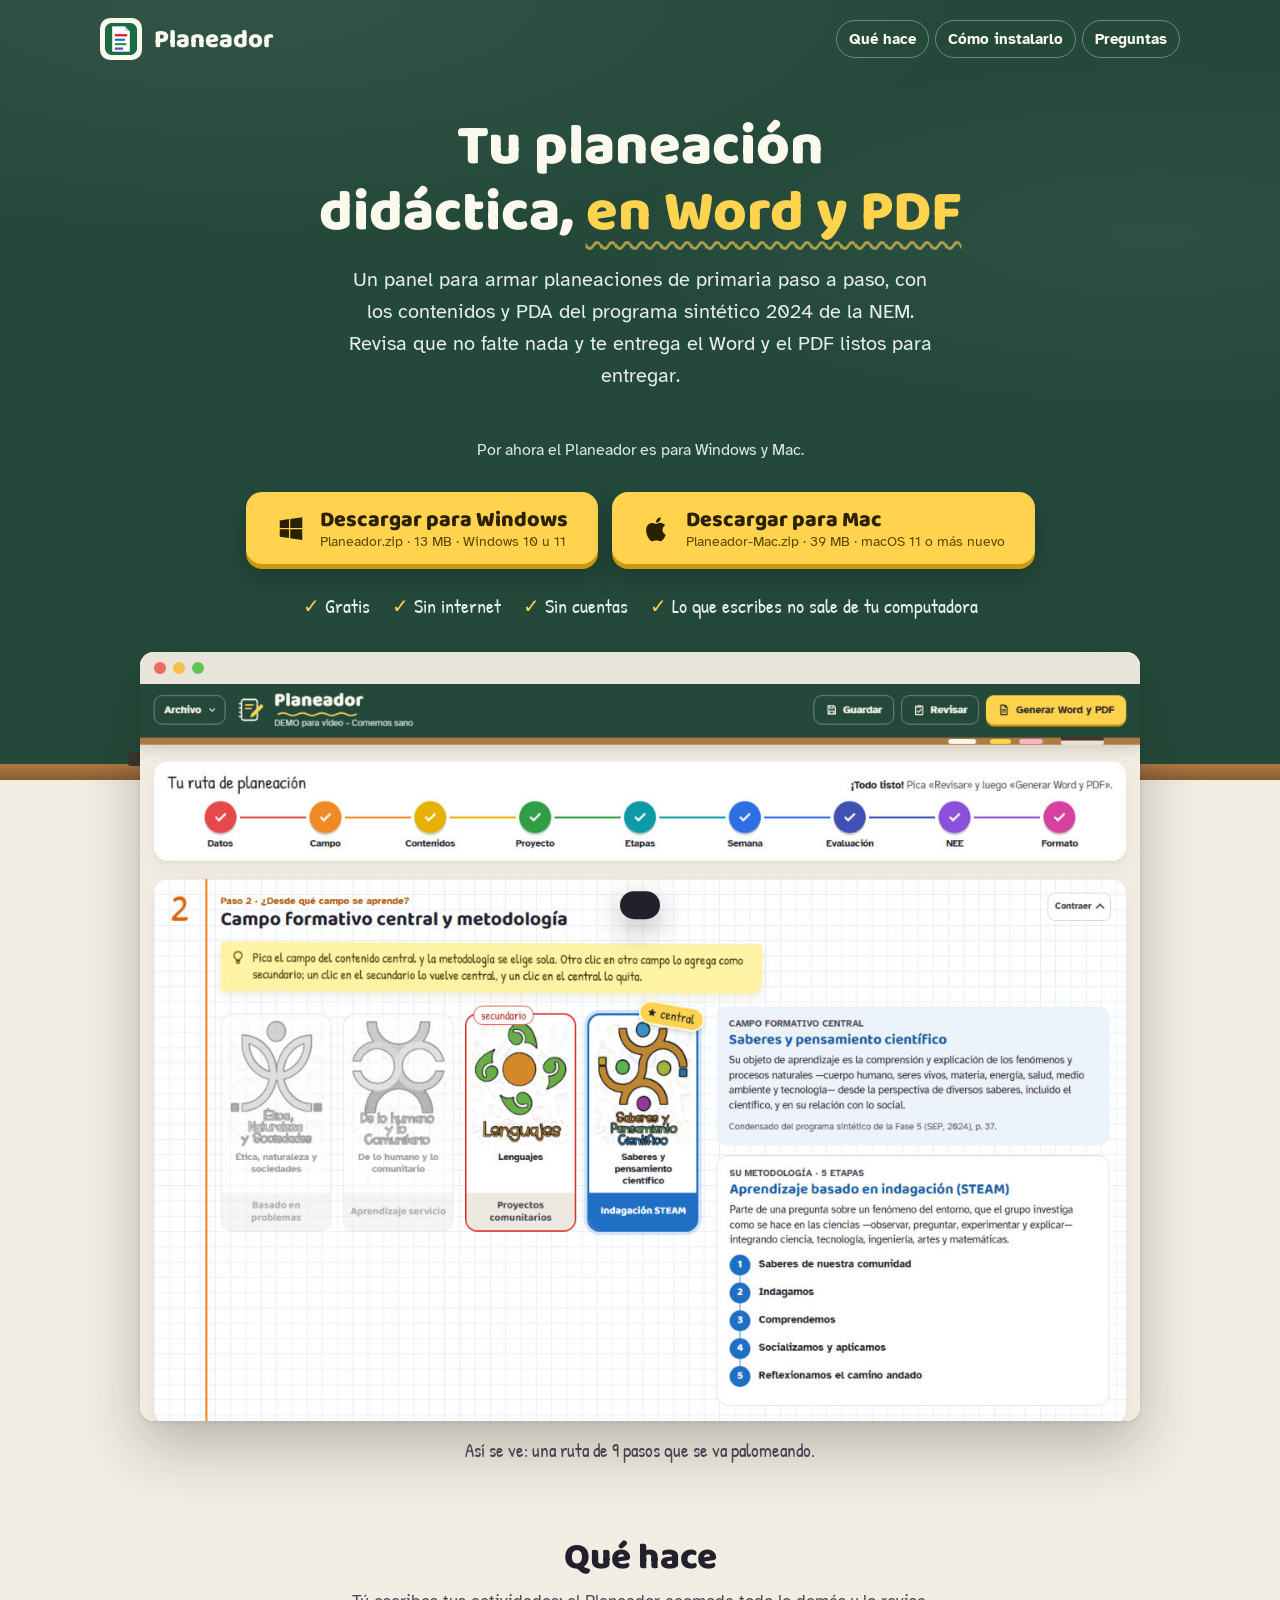
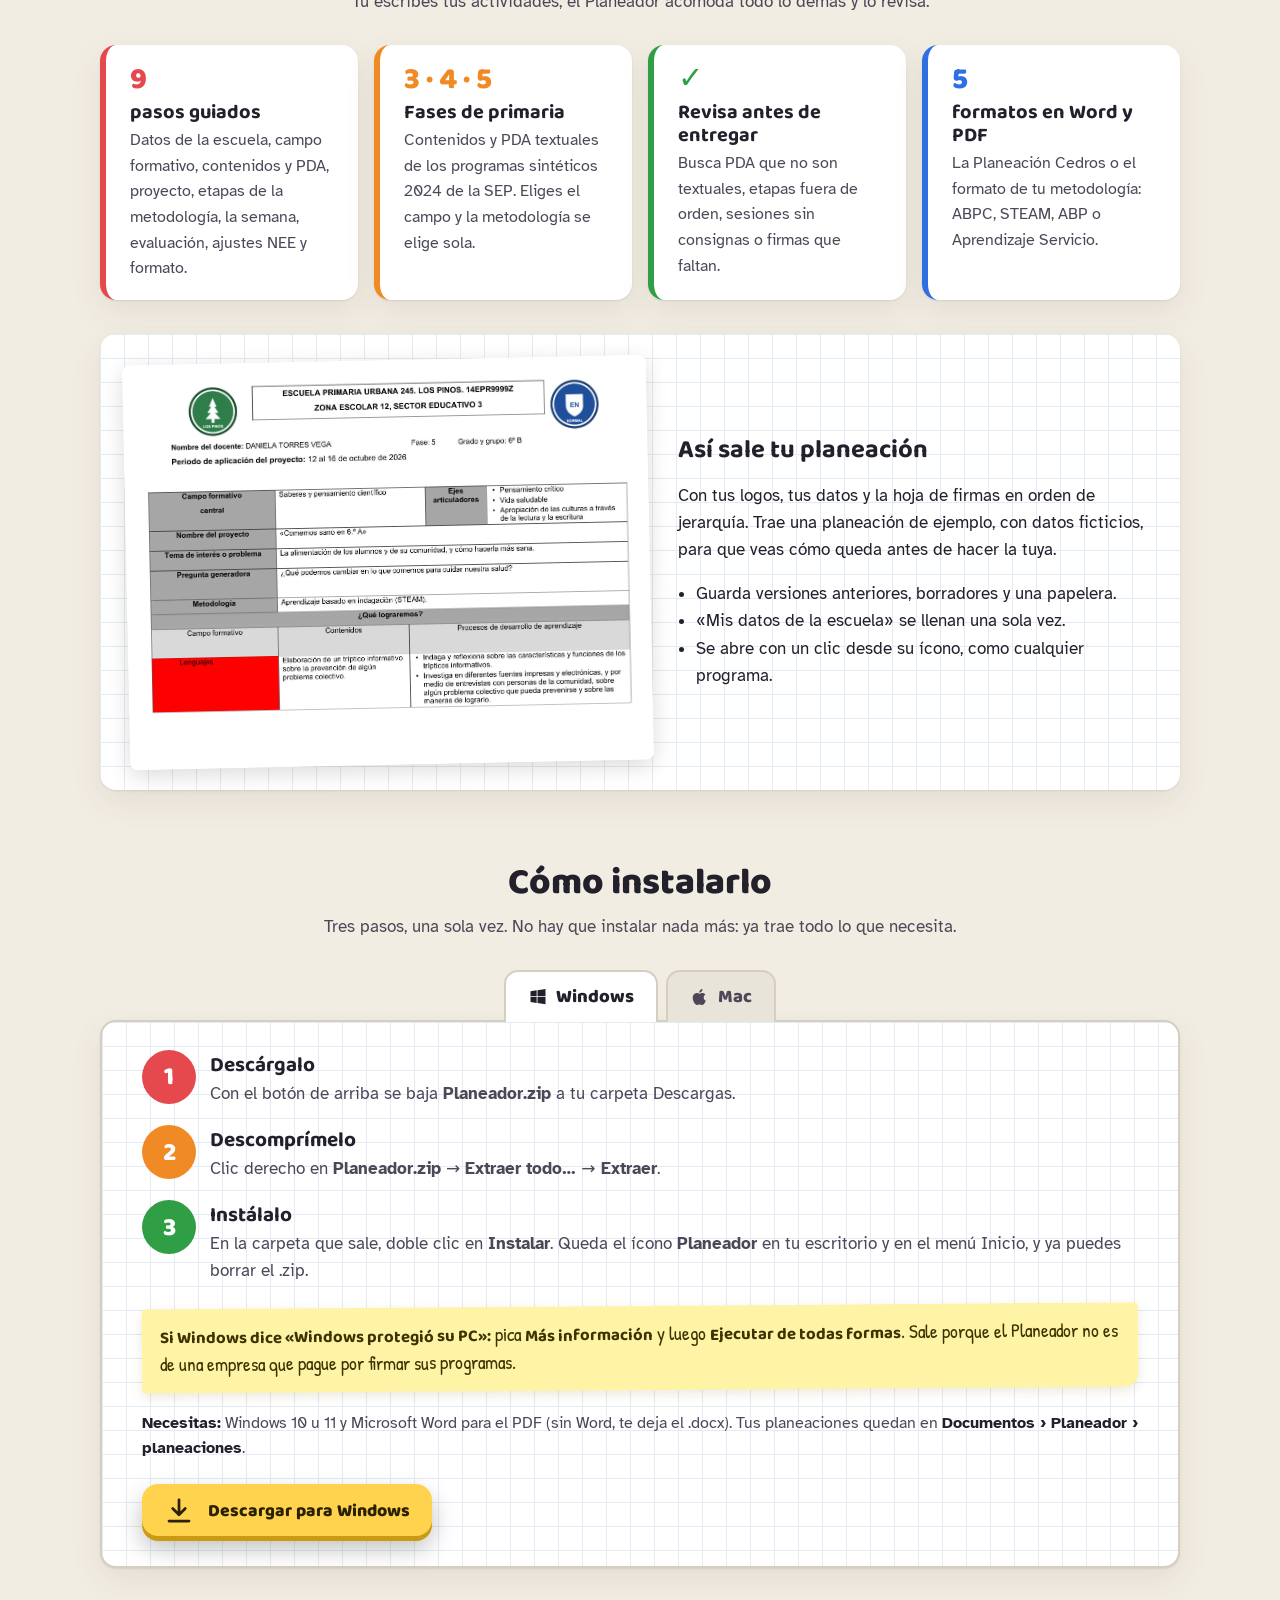
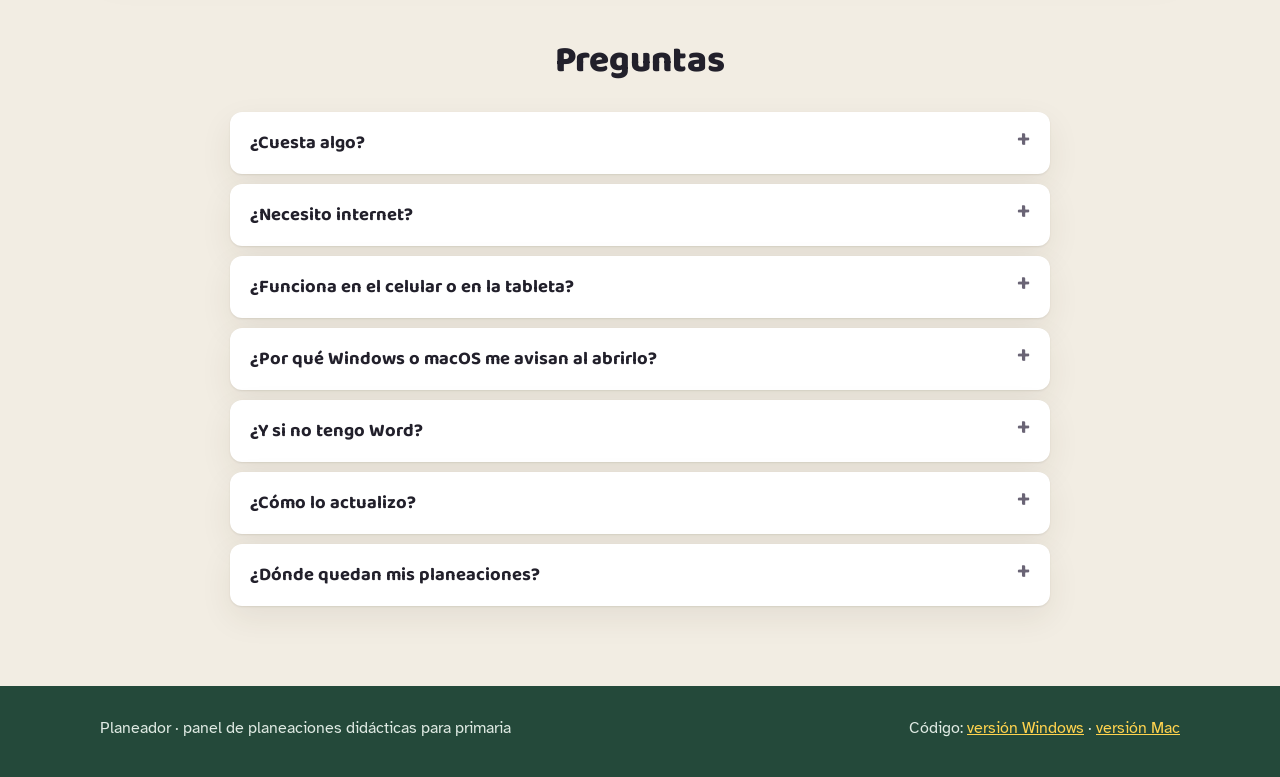
==== index.html @ 4cacf857 "Página de descarga del Planeador (Windows y Mac) Detecta el sistema y ofrece la descarga que le toca" ====
<!doctype html>
<html lang="es">
<head>
<meta charset="utf-8">
<meta name="viewport" content="width=device-width, initial-scale=1">
<title>Planeador · Descarga</title>
<meta name="description" content="Arma tus planeaciones didácticas de primaria (NEM, Fases 3, 4 y 5) y sácalas en Word y PDF. Gratis, sin internet y sin cuentas. Para Windows y Mac.">
<meta name="theme-color" content="#24493a">
<meta property="og:type" content="website">
<meta property="og:url" content="https://hdga3dtv-beep.github.io/">
<meta property="og:title" content="Planeador: tus planeaciones didácticas en Word y PDF">
<meta property="og:description" content="Gratis, sin internet y sin cuentas. Para Windows y Mac.">
<meta property="og:image" content="https://hdga3dtv-beep.github.io/img/vista-previa.jpg">
<meta property="og:image:width" content="1200">
<meta property="og:image:height" content="630">
<meta name="twitter:card" content="summary_large_image">
<link rel="icon" type="image/png" href="img/icono.png">
<style>
@font-face { font-family: 'Atkinson Hyperlegible'; src: url(fonts/atkinson-400.woff2) format('woff2'); font-weight: 400; font-display: swap; }
@font-face { font-family: 'Atkinson Hyperlegible'; src: url(fonts/atkinson-700.woff2) format('woff2'); font-weight: 700; font-display: swap; }
@font-face { font-family: 'Atkinson Hyperlegible'; src: url(fonts/atkinson-400-italica.woff2) format('woff2'); font-weight: 400; font-style: italic; font-display: swap; }
@font-face { font-family: 'Baloo 2'; src: url(fonts/baloo2-variable.woff2) format('woff2'); font-weight: 400 800; font-display: swap; }
@font-face { font-family: 'Patrick Hand'; src: url(fonts/patrick-hand.woff2) format('woff2'); font-weight: 400; font-display: swap; }

:root {
  color-scheme: light;
  --fondo: #f2ede3; --hoja: #ffffff; --texto: #22202b; --suave: #4d4858; --tenue: #6a6475; --borde: #d6cfbf;
  --pizarron: #24493a; --pizarron-sombra: #142b21; --madera: #b07a45; --madera-sombra: #8a5c30;
  --gis: #ffd34e; --gis-sombra: #c99a12; --tiza: #fbf8ee; --cuadro: #e3ebf4; --nota: #fff3a6; --nota-t: #3d3200;
  --rojo: #e5484d; --naranja: #f08a24; --amarillo: #e8b100; --verde: #2f9e44; --turquesa: #0f9aa8; --azul: #2f6fe4;
  --morado: #8b4fd8; --rosa: #d6409f;
  --titulos: 'Baloo 2', 'Segoe UI', system-ui, sans-serif;
  --mano: 'Patrick Hand', 'Segoe Print', cursive;
  --sombra: 0 1px 2px rgba(60, 45, 20, .10), 0 12px 32px rgba(60, 45, 20, .08);
  --radio: 16px;
}
* { box-sizing: border-box; }
html { scroll-behavior: smooth; }
body {
  margin: 0; color: var(--texto); background: var(--fondo);
  font: 17px/1.6 'Atkinson Hyperlegible', 'Segoe UI', system-ui, sans-serif;
}
img { max-width: 100%; height: auto; display: block; }
a { color: var(--azul); }
.envoltura { width: min(1080px, 100% - 32px); margin-inline: auto; }
h1, h2, h3 { font-family: var(--titulos); line-height: 1.15; margin: 0; }
h2 { font-size: clamp(1.7rem, 4vw, 2.3rem); font-weight: 800; }
.saltar { position: absolute; left: -999px; }
.saltar:focus { left: 16px; top: 16px; z-index: 9; background: var(--gis); padding: 8px 14px; border-radius: 8px; }
:focus-visible { outline: 3px solid var(--azul); outline-offset: 3px; }

/* el pizarrón de arriba, con su repisa de madera y sus gises */
.pizarron {
  background: radial-gradient(1200px 400px at 20% 0%, rgba(255,255,255,.06), transparent 60%),
              radial-gradient(900px 300px at 90% 30%, rgba(255,255,255,.04), transparent 60%), var(--pizarron);
  color: var(--tiza); padding-bottom: 150px; position: relative;
}
.barra { display: flex; align-items: center; justify-content: space-between; gap: 16px; padding: 18px 0; }
.marca { display: flex; align-items: center; gap: 12px; font: 800 1.6rem var(--titulos); color: var(--tiza); text-decoration: none; }
.marca img { width: 42px; height: 42px; border-radius: 10px; background: var(--tiza); padding: 4px; }
.barra nav { display: flex; gap: 6px; flex-wrap: wrap; }
.barra nav a { color: var(--tiza); text-decoration: none; padding: 6px 12px; border-radius: 999px; border: 1.5px solid rgba(251,248,238,.35); font-weight: 700; font-size: .95rem; }
.barra nav a:hover { background: rgba(251,248,238,.12); }
.portada { text-align: center; padding: 36px 0 8px; }
.portada h1 { font-size: clamp(2.1rem, 6vw, 3.6rem); font-weight: 800; max-width: 22ch; margin-inline: auto; text-wrap: balance; }
.subrayado { color: var(--gis); white-space: nowrap; text-decoration: underline wavy rgba(255, 211, 78, .6);
  text-decoration-thickness: .06em; text-underline-offset: .2em; text-decoration-skip-ink: none; }
.bajada { font-size: clamp(1.05rem, 2.4vw, 1.25rem); max-width: 46ch; margin: 18px auto 0; color: #e7efe9; }

/* la descarga */
.descarga { margin: 30px auto 0; display: grid; justify-items: center; gap: 12px; }
.boton {
  display: inline-flex; align-items: center; gap: 14px; text-decoration: none; cursor: pointer;
  font: 800 1.35rem var(--titulos); color: #2b2100; background: var(--gis); border: 0;
  padding: 16px 30px 14px; border-radius: 16px; box-shadow: 0 5px 0 var(--gis-sombra), 0 12px 24px rgba(0,0,0,.25);
  transition: transform .08s, box-shadow .08s;
}
.boton:hover { transform: translateY(-1px); }
.boton:active { transform: translateY(4px); box-shadow: 0 1px 0 var(--gis-sombra), 0 4px 10px rgba(0,0,0,.25); }
.boton svg { width: 30px; height: 30px; flex: none; }
.boton small { display: block; font: 400 .85rem 'Atkinson Hyperlegible', sans-serif; color: #5c4800; text-align: left; }
.boton .lineas { text-align: left; line-height: 1.15; }
.boton.tiza { background: transparent; color: var(--tiza); border: 2px solid rgba(251,248,238,.6); box-shadow: none; font-size: 1.1rem; padding: 12px 22px; }
.boton.tiza small { color: #cfe0d6; }
.boton.tiza:hover { background: rgba(251,248,238,.1); }
.otra { color: #dfeae3; font-size: 1rem; }
.otra a { color: var(--gis); font-weight: 700; }
.dos-botones { display: flex; flex-wrap: wrap; gap: 14px; justify-content: center; }
.aviso-cel {
  background: var(--tiza); color: var(--texto); border-radius: var(--radio); padding: 20px 22px; max-width: 560px;
  text-align: left; box-shadow: 0 10px 28px rgba(0,0,0,.25);
}
.aviso-cel h3 { font-size: 1.35rem; margin-bottom: 6px; }
.aviso-cel p { margin: 0 0 12px; }
.aviso-cel .enlace { font-family: ui-monospace, Consolas, monospace; font-size: .95rem; background: var(--cuadro); padding: 8px 10px; border-radius: 8px; word-break: break-all; margin-bottom: 12px; }
.aviso-cel .acciones { display: flex; flex-wrap: wrap; gap: 10px; }
.chico { font: 700 1rem var(--titulos); border: 0; cursor: pointer; border-radius: 12px; padding: 10px 16px; background: var(--pizarron); color: var(--tiza); text-decoration: none; display: inline-flex; align-items: center; }
.chico.claro { background: var(--cuadro); color: var(--texto); }
.sellos { list-style: none; padding: 0; margin: 26px 0 0; display: flex; flex-wrap: wrap; gap: 8px 22px; justify-content: center; font-family: var(--mano); font-size: 1.25rem; color: #e7efe9; }
.sellos li::before { content: '✓ '; color: var(--gis); }
.repisa { position: absolute; left: 0; right: 0; bottom: 0; height: 16px; background: linear-gradient(var(--madera), var(--madera-sombra)); }
.repisa::before, .repisa::after { content: ''; position: absolute; bottom: 12px; height: 9px; border-radius: 4px; }
.repisa::before { right: 12%; width: 54px; background: var(--tiza); box-shadow: -70px 0 0 -1px var(--gis), -128px 0 0 -1px #f7a8c4; }
.repisa::after { left: 10%; width: 70px; height: 14px; bottom: 14px; background: #3a3530; border-radius: 3px; }

/* hojas de cuaderno */
main { position: relative; }
.ventana {
  margin: -128px auto 0; position: relative; background: var(--hoja); border-radius: 14px; overflow: hidden;
  box-shadow: 0 2px 4px rgba(0,0,0,.08), 0 26px 60px rgba(30, 40, 30, .28); max-width: 1000px;
}
.ventana .tope { display: flex; gap: 7px; padding: 10px 14px; background: #e9e4d9; }
.ventana .tope i { width: 12px; height: 12px; border-radius: 50%; background: #d4cbb8; }
.ventana .tope i:first-child { background: #ec6a5e; } .ventana .tope i:nth-child(2) { background: #f4bf4f; } .ventana .tope i:nth-child(3) { background: #61c554; }
.pie-foto { text-align: center; font-family: var(--mano); font-size: 1.2rem; color: var(--suave); margin: 14px 0 0; }
section { padding: 72px 0 0; }
.titulo-sec { text-align: center; margin-bottom: 30px; }
.titulo-sec p { margin: 8px auto 0; color: var(--suave); max-width: 58ch; }
.cuaderno {
  background-color: var(--hoja);
  background-image: linear-gradient(var(--cuadro) 1px, transparent 1px), linear-gradient(90deg, var(--cuadro) 1px, transparent 1px);
  background-size: 24px 24px; border-radius: var(--radio); box-shadow: var(--sombra); position: relative;
}

/* qué hace */
.tarjetas { display: grid; grid-template-columns: repeat(auto-fit, minmax(230px, 1fr)); gap: 16px; }
.tarjeta { background: var(--hoja); border-radius: var(--radio); padding: 20px 20px 18px 24px; box-shadow: var(--sombra); border-left: 6px solid var(--c, var(--azul)); }
.tarjeta .num { font: 800 1.9rem/1 var(--titulos); color: var(--c); }
.tarjeta h3 { font-size: 1.25rem; margin: 6px 0 4px; }
.tarjeta p { margin: 0; color: var(--suave); font-size: 1rem; }
.asi-sale { display: grid; grid-template-columns: 1.1fr 1fr; gap: 28px; align-items: center; margin-top: 34px; padding: 26px; }
.asi-sale img { border-radius: 8px; box-shadow: 0 6px 22px rgba(0,0,0,.14); transform: rotate(-1.2deg); background: #fff; }
.asi-sale h3 { font-size: 1.6rem; margin-bottom: 8px; }
.asi-sale ul { padding-left: 1.1em; margin: 10px 0 0; }

/* instalarlo */
.pestanas { display: flex; justify-content: center; gap: 8px; margin-bottom: -2px; position: relative; z-index: 1; }
.pestana {
  font: 800 1.15rem var(--titulos); border: 2px solid var(--borde); border-bottom: 0; background: #e9e4d9; color: var(--suave);
  padding: 10px 22px; border-radius: 14px 14px 0 0; cursor: pointer; display: inline-flex; gap: 8px; align-items: center;
}
.pestana svg { width: 20px; height: 20px; }
.pestana[aria-selected="true"] { background: var(--hoja); color: var(--texto); border-color: var(--borde); }
.panel-pasos { border: 2px solid var(--borde); padding: 28px clamp(18px, 4vw, 40px) 30px; }
.panel-pasos[hidden] { display: none; }
.pasos { list-style: none; margin: 0; padding: 0; display: grid; gap: 18px; counter-reset: paso; }
.pasos li { display: grid; grid-template-columns: 54px 1fr; gap: 14px; align-items: start; counter-increment: paso; }
.pasos li::before {
  content: counter(paso); display: grid; place-items: center; width: 54px; height: 54px; border-radius: 50%;
  font: 800 1.6rem var(--titulos); color: #fff; background: var(--c);
}
.pasos li:nth-child(1) { --c: var(--rojo); } .pasos li:nth-child(2) { --c: var(--naranja); } .pasos li:nth-child(3) { --c: var(--verde); }
.pasos h3 { font-size: 1.3rem; margin: 4px 0 2px; }
.pasos p { margin: 0; color: var(--suave); }
kbd, .tecla { font: 700 .9em 'Atkinson Hyperlegible', sans-serif; background: #fff; border: 1.5px solid var(--borde); border-bottom-width: 3px; border-radius: 6px; padding: 0 6px; white-space: nowrap; color: var(--texto); }
.nota {
  background: var(--nota); color: var(--nota-t); border-radius: 4px 4px 14px 4px; padding: 14px 18px; margin-top: 22px;
  font-family: var(--mano); font-size: 1.2rem; line-height: 1.45; box-shadow: 0 4px 12px rgba(120, 100, 0, .14); transform: rotate(-.4deg);
}
.nota b { font-family: var(--titulos); font-weight: 700; font-size: 1.05rem; }
.requisitos { margin: 20px 0 0; color: var(--suave); font-size: 1rem; }
.requisitos b { color: var(--texto); }
.descarga-aqui { margin-top: 22px; display: flex; flex-wrap: wrap; gap: 12px; align-items: center; }
.descarga-aqui .boton { font-size: 1.1rem; padding: 12px 22px 10px; }
.es-cel .descarga-aqui { display: none; }       /* en el celular no se descarga: se manda el enlace a la computadora */

/* preguntas */
.preguntas { display: grid; gap: 10px; max-width: 820px; margin-inline: auto; }
details { background: var(--hoja); border-radius: 12px; box-shadow: var(--sombra); padding: 0 20px; }
summary { cursor: pointer; font: 700 1.15rem var(--titulos); padding: 16px 0; list-style: none; display: flex; justify-content: space-between; gap: 12px; }
summary::-webkit-details-marker { display: none; }
summary::after { content: '+'; font-size: 1.5rem; line-height: 1; color: var(--tenue); }
details[open] summary::after { content: '–'; }
details p { margin: 0 0 16px; color: var(--suave); }

footer { margin-top: 80px; background: var(--pizarron); color: #dfeae3; padding: 30px 0 36px; font-size: .98rem; }
footer a { color: var(--gis); }
footer .envoltura { display: flex; flex-wrap: wrap; gap: 10px 30px; justify-content: space-between; }

.toast {
  position: fixed; left: 50%; bottom: 20px; transform: translate(-50%, 140%); transition: transform .3s;
  background: var(--texto); color: #fff; padding: 14px 20px; border-radius: 14px; max-width: calc(100% - 32px);
  box-shadow: 0 10px 30px rgba(0,0,0,.3); z-index: 10; font-size: 1rem;
}
.toast.ver { transform: translate(-50%, 0); }
.toast a { color: var(--gis); font-weight: 700; }

@media (max-width: 760px) {
  body { font-size: 16px; }
  .barra nav { display: none; }
  .pizarron { padding-bottom: 110px; }
  .ventana { margin-top: -90px; }
  .asi-sale { grid-template-columns: 1fr; padding: 18px; }
  .boton { font-size: 1.15rem; padding: 14px 20px 12px; }
  .pestana { padding: 8px 14px; font-size: 1.05rem; }
  .pasos li { grid-template-columns: 42px 1fr; }
  .pasos li::before { width: 42px; height: 42px; font-size: 1.3rem; }
}
@media (prefers-reduced-motion: reduce) { html { scroll-behavior: auto; } .boton, .toast { transition: none; } }
</style>
</head>
<body>
<a class="saltar" href="#instalar">Saltar a cómo instalarlo</a>

<svg width="0" height="0" style="position:absolute" aria-hidden="true">
  <symbol id="i-windows" viewBox="0 0 24 24"><path fill="currentColor" d="M3 5.1 10.4 4v7.1H3zm8.4-1.2L21 2.5v8.6h-9.6zM3 12.1h7.4v7.1L3 18.1zm8.4 0H21v8.6l-9.6-1.4z"/></symbol>
  <symbol id="i-mac" viewBox="0 0 24 24"><path fill="currentColor" d="M16.4 12.6c0-2.4 2-3.6 2.1-3.6-1.1-1.7-2.9-1.9-3.5-1.9-1.5-.2-2.9.9-3.7.9-.8 0-1.9-.9-3.2-.8-1.6 0-3.1 1-4 2.4-1.7 3-.4 7.3 1.2 9.7.8 1.2 1.8 2.5 3 2.4 1.2 0 1.7-.8 3.1-.8 1.5 0 1.9.8 3.2.8 1.3 0 2.2-1.2 3-2.4.9-1.4 1.3-2.7 1.3-2.8 0 0-2.5-1-2.5-3.9zM14 5.5c.7-.8 1.1-1.9 1-3-1 0-2.1.6-2.8 1.4-.6.7-1.2 1.8-1 2.9 1.1.1 2.1-.5 2.8-1.3z"/></symbol>
  <symbol id="i-bajar" viewBox="0 0 24 24"><path fill="none" stroke="currentColor" stroke-width="2.2" stroke-linecap="round" stroke-linejoin="round" d="M12 3v12m0 0-5-5m5 5 5-5M4 20h16"/></symbol>
</svg>

<header class="pizarron">
  <div class="envoltura barra">
    <a class="marca" href="./"><img src="img/icono.png" alt="" width="42" height="42">Planeador</a>
    <nav aria-label="En esta página">
      <a href="#que-hace">Qué hace</a>
      <a href="#instalar">Cómo instalarlo</a>
      <a href="#preguntas">Preguntas</a>
    </nav>
  </div>
  <div class="envoltura portada">
    <h1>Tu planeación didáctica, <span class="subrayado">en Word y PDF</span></h1>
    <p class="bajada">Un panel para armar planeaciones de primaria paso a paso, con los contenidos y PDA del programa
      sintético 2024 de la NEM. Revisa que no falte nada y te entrega el Word y el PDF listos para entregar.</p>

    <div class="descarga" id="descarga" aria-live="polite">
      <div class="dos-botones">
        <a class="boton" data-so="win" href="https://github.com/hdga3dtv-beep/planeador/raw/main/Planeador.zip">
          <svg aria-hidden="true"><use href="#i-windows"/></svg>
          <span class="lineas">Descargar para Windows<small>Planeador.zip · 13 MB · Windows 10 u 11</small></span></a>
        <a class="boton" data-so="mac" href="https://github.com/hdga3dtv-beep/planeador-mac/releases/latest/download/Planeador-Mac.zip">
          <svg aria-hidden="true"><use href="#i-mac"/></svg>
          <span class="lineas">Descargar para Mac<small>Planeador-Mac.zip · 39 MB · macOS 11 o más nuevo</small></span></a>
      </div>
    </div>

    <ul class="sellos">
      <li>Gratis</li><li>Sin internet</li><li>Sin cuentas</li><li>Lo que escribes no sale de tu computadora</li>
    </ul>
  </div>
  <div class="repisa"></div>
</header>

<main id="contenido">
  <div class="envoltura">
    <figure class="ventana" style="margin-bottom:0">
      <div class="tope" aria-hidden="true"><i></i><i></i><i></i></div>
      <img src="img/panel.jpg" width="1200" height="884"
           alt="El panel del Planeador: arriba la ruta de 9 pasos, todos completos; abajo, la elección del campo formativo central (Saberes y pensamiento científico) con su metodología, Indagación STEAM, y sus 5 etapas.">
    </figure>
    <p class="pie-foto">Así se ve: una ruta de 9 pasos que se va palomeando.</p>
  </div>

  <section id="que-hace">
    <div class="envoltura">
      <div class="titulo-sec">
        <h2>Qué hace</h2>
        <p>Tú escribes tus actividades; el Planeador acomoda todo lo demás y lo revisa.</p>
      </div>
      <div class="tarjetas">
        <article class="tarjeta" style="--c: var(--rojo)"><div class="num">9</div><h3>pasos guiados</h3>
          <p>Datos de la escuela, campo formativo, contenidos y PDA, proyecto, etapas de la metodología, la semana, evaluación, ajustes NEE y formato.</p></article>
        <article class="tarjeta" style="--c: var(--naranja)"><div class="num">3 · 4 · 5</div><h3>Fases de primaria</h3>
          <p>Contenidos y PDA textuales de los programas sintéticos 2024 de la SEP. Eliges el campo y la metodología se elige sola.</p></article>
        <article class="tarjeta" style="--c: var(--verde)"><div class="num">✓</div><h3>Revisa antes de entregar</h3>
          <p>Busca PDA que no son textuales, etapas fuera de orden, sesiones sin consignas o firmas que faltan.</p></article>
        <article class="tarjeta" style="--c: var(--azul)"><div class="num">5</div><h3>formatos en Word y PDF</h3>
          <p>La Planeación Cedros o el formato de tu metodología: ABPC, STEAM, ABP o Aprendizaje Servicio.</p></article>
      </div>

      <div class="cuaderno asi-sale">
        <img src="img/hoja.jpg" width="1109" height="857" loading="lazy"
             alt="Primera hoja del PDF que genera el Planeador para la planeación de ejemplo «Comemos sano»: encabezado con los logos de la escuela, datos del docente y la tabla del proyecto.">
        <div>
          <h3>Así sale tu planeación</h3>
          <p>Con tus logos, tus datos y la hoja de firmas en orden de jerarquía. Trae una planeación de ejemplo, con datos
            ficticios, para que veas cómo queda antes de hacer la tuya.</p>
          <ul>
            <li>Guarda versiones anteriores, borradores y una papelera.</li>
            <li>«Mis datos de la escuela» se llenan una sola vez.</li>
            <li>Se abre con un clic desde su ícono, como cualquier programa.</li>
          </ul>
        </div>
      </div>
    </div>
  </section>

  <section id="instalar">
    <div class="envoltura">
      <div class="titulo-sec">
        <h2>Cómo instalarlo</h2>
        <p>Tres pasos, una sola vez. No hay que instalar nada más: ya trae todo lo que necesita.</p>
      </div>
      <div class="pestanas" role="tablist" aria-label="Sistema">
        <button class="pestana" role="tab" id="t-win" aria-controls="p-win" aria-selected="true"><svg aria-hidden="true"><use href="#i-windows"/></svg>Windows</button>
        <button class="pestana" role="tab" id="t-mac" aria-controls="p-mac" aria-selected="false" tabindex="-1"><svg aria-hidden="true"><use href="#i-mac"/></svg>Mac</button>
      </div>

      <div class="cuaderno panel-pasos" role="tabpanel" id="p-win" aria-labelledby="t-win">
        <ol class="pasos">
          <li><div><h3>Descárgalo</h3><p>Con el botón de arriba se baja <b>Planeador.zip</b> a tu carpeta Descargas.</p></div></li>
          <li><div><h3>Descomprímelo</h3><p>Clic derecho en <b>Planeador.zip</b> → <b>Extraer todo…</b> → <b>Extraer</b>.</p></div></li>
          <li><div><h3>Instálalo</h3><p>En la carpeta que sale, doble clic en <b>Instalar</b>. Queda el ícono <b>Planeador</b> en tu escritorio y en el menú Inicio, y ya puedes borrar el .zip.</p></div></li>
        </ol>
        <div class="nota"><b>Si Windows dice «Windows protegió su PC»:</b> pica <b>Más información</b> y luego
          <b>Ejecutar de todas formas</b>. Sale porque el Planeador no es de una empresa que pague por firmar sus programas.</div>
        <p class="requisitos"><b>Necesitas:</b> Windows 10 u 11 y Microsoft Word para el PDF (sin Word, te deja el .docx).
          Tus planeaciones quedan en <b>Documentos › Planeador › planeaciones</b>.</p>
        <div class="descarga-aqui"><a class="boton" href="https://github.com/hdga3dtv-beep/planeador/raw/main/Planeador.zip" data-so="win">
          <svg aria-hidden="true"><use href="#i-bajar"/></svg>Descargar para Windows</a></div>
      </div>

      <div class="cuaderno panel-pasos" role="tabpanel" id="p-mac" aria-labelledby="t-mac" hidden>
        <ol class="pasos">
          <li><div><h3>Descárgalo</h3><p>Con el botón de arriba se baja <b>Planeador-Mac.zip</b>. Safari lo descomprime solo y deja la carpeta <b>Planeador</b> en Descargas (si no, doble clic en el .zip).</p></div></li>
          <li><div><h3>Instálalo</h3><p>En esa carpeta, doble clic en <b>Instalar.command</b>. Si Terminal pide permiso para la carpeta Descargas, pica <b>Permitir</b>.</p></div></li>
          <li><div><h3>Ponlo en el Dock</h3><p>Se abre una ventana con la app <b>Planeador</b>: arrástrala al Dock. También la encuentras con Spotlight (<kbd>⌘</kbd> + <kbd>Espacio</kbd>).</p></div></li>
        </ol>
        <div class="nota"><b>Si macOS no deja abrir «Instalar.command»:</b> pica <b>Listo</b> (no lo mandes a la papelera),
          abre <b>Configuración del Sistema → Privacidad y seguridad</b>, baja hasta el aviso y pica <b>Abrir igualmente</b>.
          En macOS 14 o anterior basta con <kbd>Control</kbd> + clic en el archivo → <b>Abrir</b>. Sale porque el Planeador no viene de la App Store.</div>
        <p class="requisitos"><b>Necesitas:</b> macOS 11 o más nuevo (chip Apple o Intel) y Microsoft Word para el PDF
          (también sirve LibreOffice; sin ninguno, te deja el .docx). La primera vez que generes, macOS pregunta si el
          Planeador puede usar Word: pica <b>Aceptar</b>. Tus planeaciones quedan en <b>Planeador › planeaciones</b>, en tu carpeta de inicio.</p>
        <div class="descarga-aqui"><a class="boton" href="https://github.com/hdga3dtv-beep/planeador-mac/releases/latest/download/Planeador-Mac.zip" data-so="mac">
          <svg aria-hidden="true"><use href="#i-bajar"/></svg>Descargar para Mac</a></div>
      </div>
    </div>
  </section>

  <section id="preguntas">
    <div class="envoltura">
      <div class="titulo-sec"><h2>Preguntas</h2></div>
      <div class="preguntas">
        <details><summary>¿Cuesta algo?</summary><p>No. Es gratis, sin anuncios y sin cuentas.</p></details>
        <details><summary>¿Necesito internet?</summary><p>Solo para descargarlo. Después funciona sin internet: todo se queda en tu computadora.</p></details>
        <details><summary>¿Funciona en el celular o en la tableta?</summary><p>No. Es para computadora con Windows o con Mac. Si abriste esta página en el celular, mándate el enlace y descárgalo en tu computadora.</p></details>
        <details><summary>¿Por qué Windows o macOS me avisan al abrirlo?</summary><p>Porque el Planeador no está firmado por una empresa (eso cuesta) ni viene de una tienda de aplicaciones. El código está abierto en GitHub, y la versión para Mac se instala y se prueba sola en Macs con chip Apple y con Intel antes de publicarse.</p></details>
        <details><summary>¿Y si no tengo Word?</summary><p>El Planeador arma tu planeación en Word (.docx) de todos modos; lo que no puede es pasarla a PDF. En Mac también sirve LibreOffice.</p></details>
        <details><summary>¿Cómo lo actualizo?</summary><p>Descárgalo otra vez de esta página y vuelve a abrir <b>Instalar</b>. Tus planeaciones y tus datos de la escuela se quedan.</p></details>
        <details><summary>¿Dónde quedan mis planeaciones?</summary><p>En Windows, en Documentos › Planeador › planeaciones. En Mac, en la carpeta Planeador de tu carpeta de inicio. También las abres desde el menú Archivo del Planeador.</p></details>
      </div>
    </div>
  </section>
</main>

<footer>
  <div class="envoltura">
    <span>Planeador · panel de planeaciones didácticas para primaria</span>
    <span>Código: <a href="https://github.com/hdga3dtv-beep/planeador">versión Windows</a> · <a href="https://github.com/hdga3dtv-beep/planeador-mac">versión Mac</a></span>
  </div>
</footer>

<div class="toast" id="toast" role="status" aria-live="polite"></div>

<script>
(function () {
  'use strict';
  var URL_WIN = 'https://github.com/hdga3dtv-beep/planeador/raw/main/Planeador.zip';
  var URL_MAC = 'https://github.com/hdga3dtv-beep/planeador-mac/releases/latest/download/Planeador-Mac.zip';
  var aqui = location.href.split('#')[0].split('?')[0];

  function sistema() {
    var forzado = new URLSearchParams(location.search).get('so');
    if (forzado) return forzado;
    var ua = navigator.userAgent || '';
    var uad = navigator.userAgentData;
    var plat = (uad && uad.platform) || navigator.platform || '';
    var tactil = (navigator.maxTouchPoints || 0) > 1;
    if ((uad && uad.mobile) || /Android|iPhone|iPod/i.test(ua)) return 'cel';
    if (/iPad/.test(ua) || (/Macintosh/.test(ua) && tactil)) return 'cel';     // el iPad dice ser una Mac
    if (/Win/i.test(plat) || /Windows/.test(ua)) return 'win';
    if (/Mac/i.test(plat) || /Macintosh/.test(ua)) return 'mac';
    return 'otro';
  }

  var so = sistema();
  var caja = document.getElementById('descarga');
  var icono = function (k) { return '<svg aria-hidden="true"><use href="#i-' + k + '"/></svg>'; };
  var BOTON = {
    win: '<a class="boton" data-so="win" href="' + URL_WIN + '">' + icono('windows') +
         '<span class="lineas">Descargar para Windows<small>Planeador.zip · 13 MB · Windows 10 u 11</small></span></a>',
    mac: '<a class="boton" data-so="mac" href="' + URL_MAC + '">' + icono('mac') +
         '<span class="lineas">Descargar para Mac<small>Planeador-Mac.zip · 39 MB · macOS 11 o más nuevo</small></span></a>'
  };

  if (so === 'win' || so === 'mac') {
    var otro = so === 'win' ? 'mac' : 'win';
    caja.innerHTML = BOTON[so] + '<p class="otra">¿Usas ' + (otro === 'mac' ? 'Mac' : 'Windows') + '? <a data-so="' + otro +
      '" href="' + (otro === 'mac' ? URL_MAC : URL_WIN) + '">Descárgalo para ' + (otro === 'mac' ? 'Mac' : 'Windows') + '</a></p>';
  } else if (so === 'cel') {
    document.documentElement.classList.add('es-cel');
    caja.innerHTML =
      '<div class="aviso-cel"><h3>Ábrelo en tu computadora</h3>' +
      '<p>El Planeador es para computadora con Windows o con Mac; en el celular no funciona. Mándate este enlace y ábrelo allá:</p>' +
      '<div class="enlace">' + aqui + '</div>' +
      '<div class="acciones">' +
      (navigator.share ? '<button class="chico" id="compartir">Compartir enlace</button>' : '') +
      '<button class="chico claro" id="copiar">Copiar enlace</button>' +
      '<a class="chico claro" href="mailto:?subject=' + encodeURIComponent('Planeador para mi computadora') +
      '&body=' + encodeURIComponent('Descárgalo aquí: ' + aqui) + '">Mandármelo por correo</a>' +
      '</div></div>';
  } else {
    caja.insertAdjacentHTML('afterbegin', '<p class="otra">Por ahora el Planeador es para Windows y Mac.</p>');
  }

  // la pestaña de los pasos: la del sistema de quien visita
  var pestanas = [document.getElementById('t-win'), document.getElementById('t-mac')];
  function elige(k, enfocar) {
    pestanas.forEach(function (t) {
      var si = t.id === 't-' + k;
      t.setAttribute('aria-selected', si);
      t.tabIndex = si ? 0 : -1;
      document.getElementById(t.getAttribute('aria-controls')).hidden = !si;
      if (si && enfocar) t.focus();
    });
  }
  pestanas.forEach(function (t, i) {
    t.addEventListener('click', function () { elige(t.id.slice(2)); });
    t.addEventListener('keydown', function (e) {
      if (e.key === 'ArrowRight' || e.key === 'ArrowLeft') elige(pestanas[(i + 1) % 2].id.slice(2), true);
    });
  });
  if (so === 'mac') elige('mac');

  // después de descargar: los pasos que siguen
  var toast = document.getElementById('toast'), reloj;
  function avisa(html) {
    toast.innerHTML = html;
    toast.classList.add('ver');
    clearTimeout(reloj);
    reloj = setTimeout(function () { toast.classList.remove('ver'); }, 9000);
  }
  document.addEventListener('click', function (e) {
    var a = e.target.closest('a[data-so]');
    if (!a) return;
    var k = a.getAttribute('data-so');
    elige(k);
    avisa('Tu descarga empezó. <a href="#instalar">Sigue estos 3 pasos</a> para instalarlo en ' + (k === 'mac' ? 'tu Mac' : 'Windows') + '.');
  });

  // en el celular: compartir o copiar el enlace
  var compartir = document.getElementById('compartir');
  if (compartir) compartir.addEventListener('click', function () {
    navigator.share({ title: 'Planeador', text: 'Descárgalo en tu computadora', url: aqui }).catch(function () {});
  });
  var copiar = document.getElementById('copiar');
  if (copiar) copiar.addEventListener('click', function () {
    var listo = function () { avisa('Enlace copiado. Pégalo en un mensaje para ti y ábrelo en tu computadora.'); };
    if (navigator.clipboard && navigator.clipboard.writeText) {
      navigator.clipboard.writeText(aqui).then(listo, function () { prompt('Copia este enlace:', aqui); });
    } else {
      prompt('Copia este enlace:', aqui);
    }
  });
})();
</script>
</body>
</html>
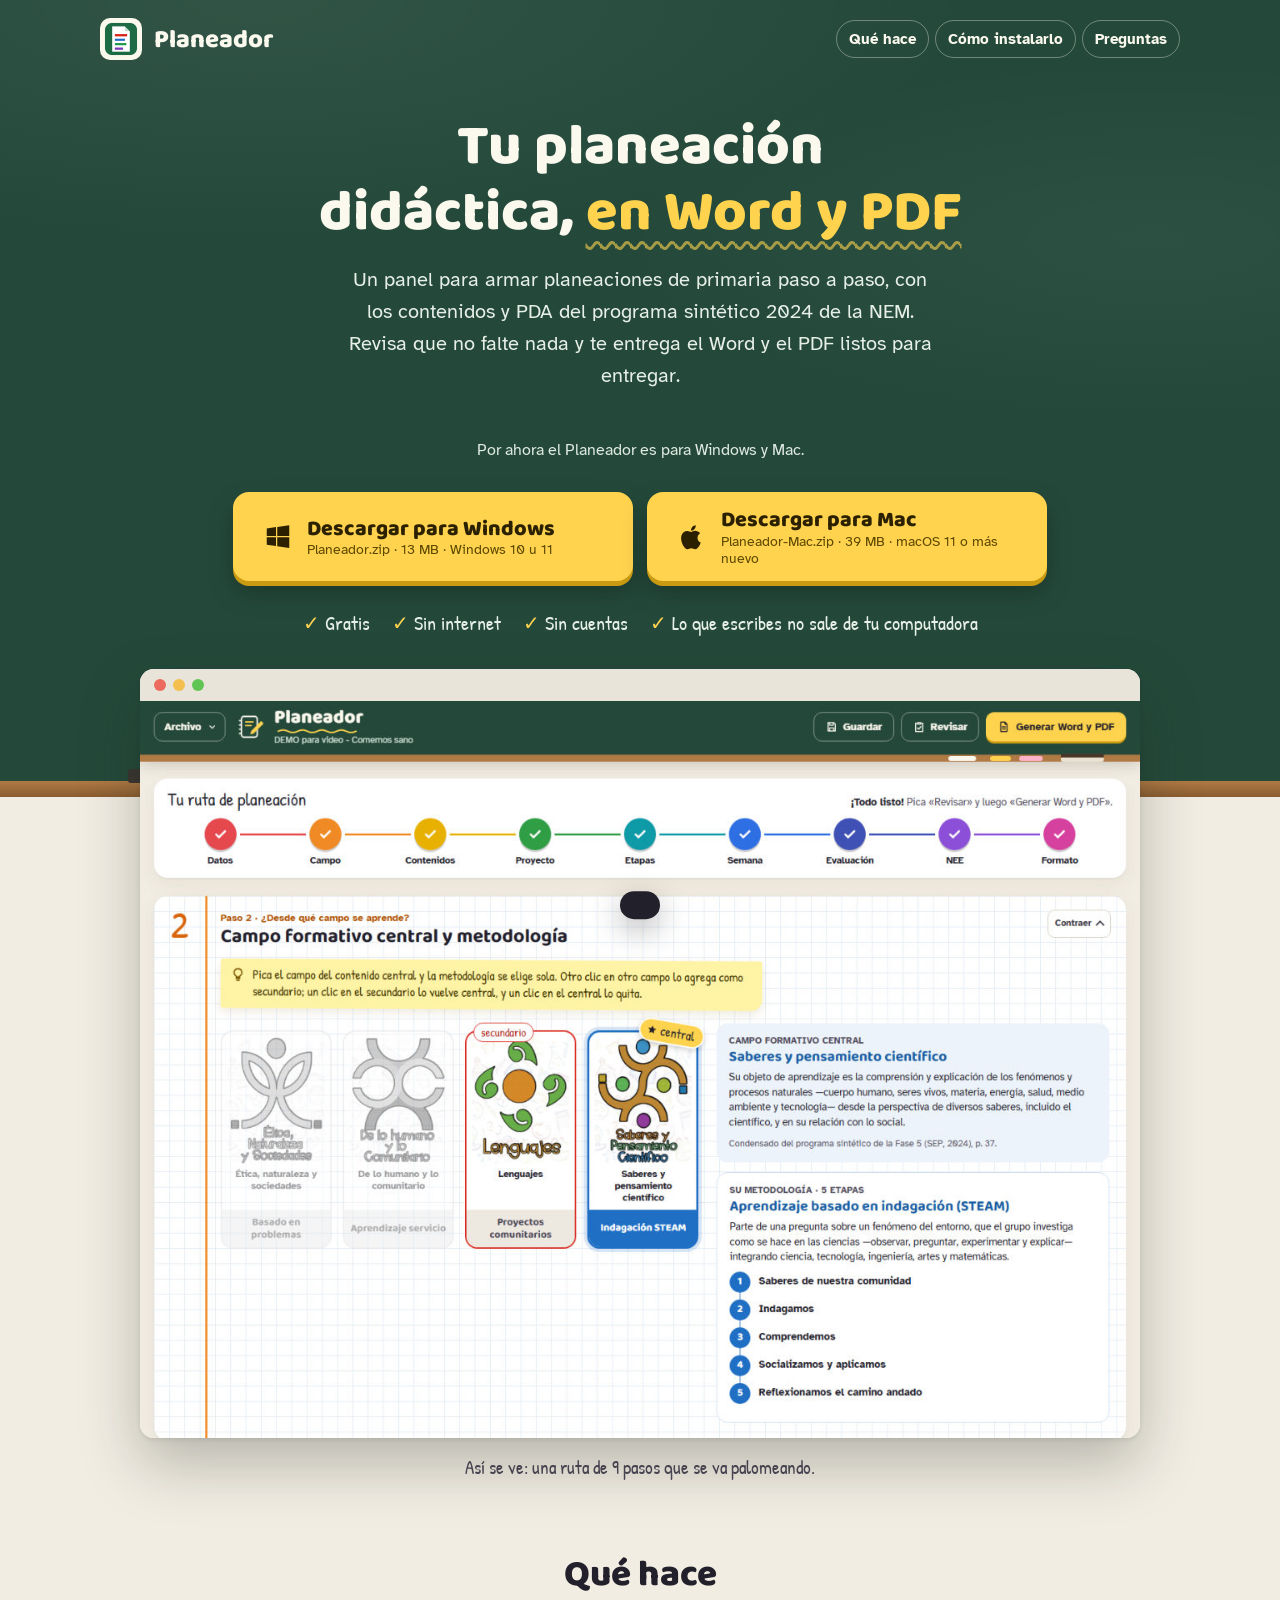
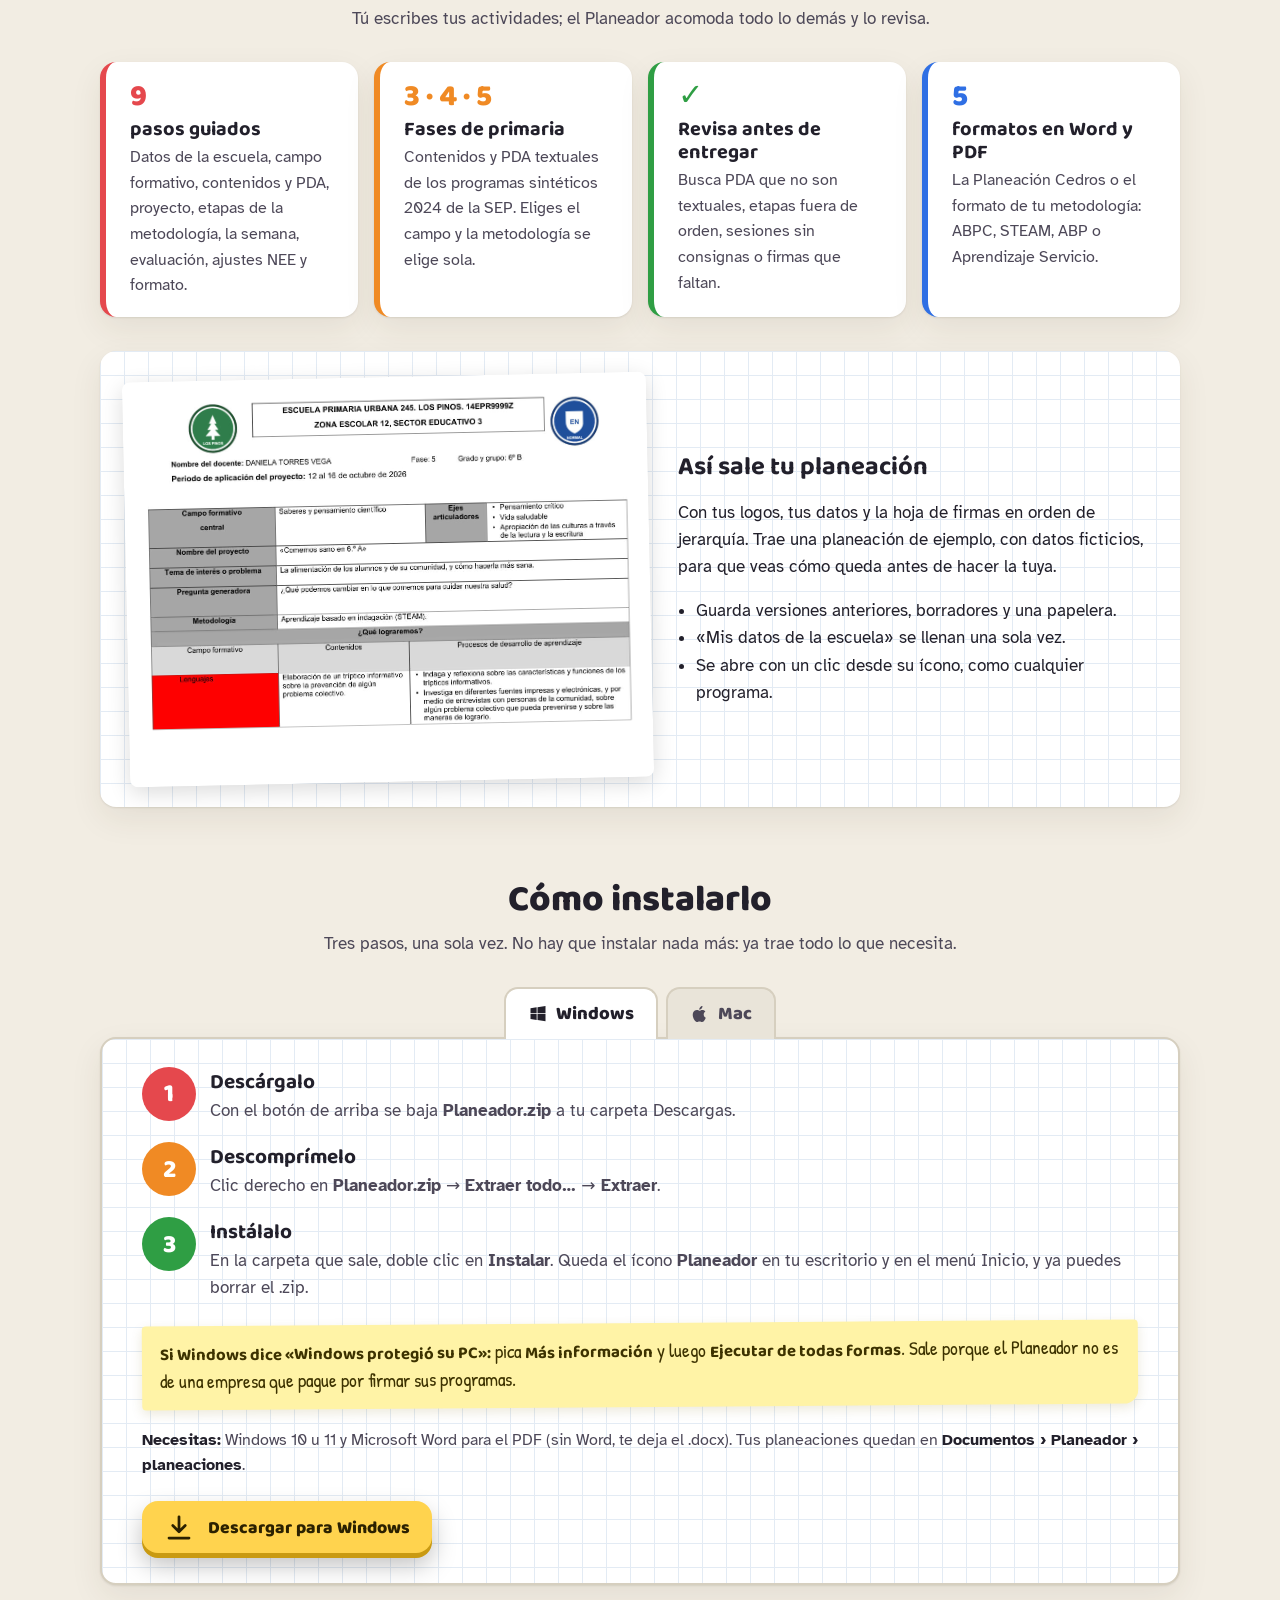
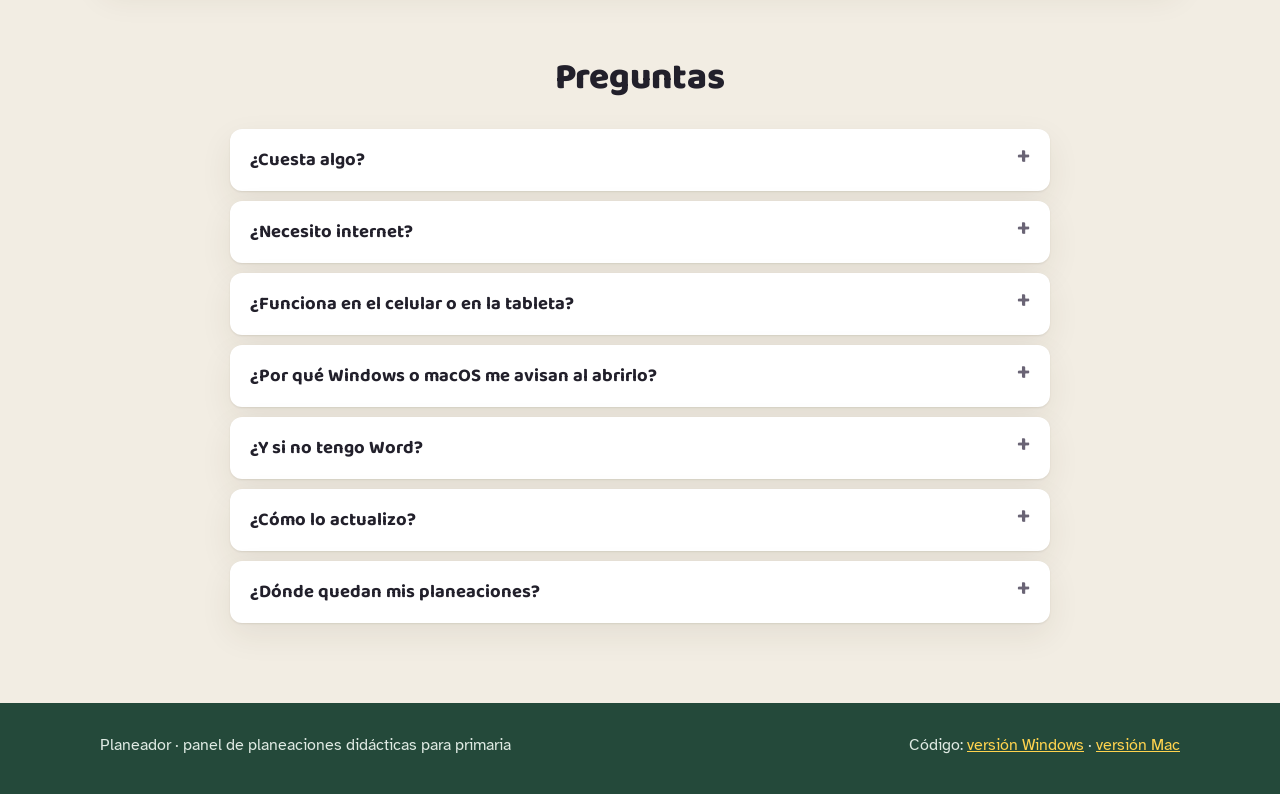
==== commit 95e807f6: "Los dos botones de descarga iguales Ambos amarillos, del mismo ancho y alto, lado a lado o uno sobre" ====
--- a/index.html
+++ b/index.html
@@ -80,12 +80,16 @@
 .boton svg { width: 30px; height: 30px; flex: none; }
 .boton small { display: block; font: 400 .85rem 'Atkinson Hyperlegible', sans-serif; color: #5c4800; text-align: left; }
 .boton .lineas { text-align: left; line-height: 1.15; }
-.boton.tiza { background: transparent; color: var(--tiza); border: 2px solid rgba(251,248,238,.6); box-shadow: none; font-size: 1.1rem; padding: 12px 22px; }
+.boton.tiza { background: transparent; color: var(--tiza); border: 2px solid rgba(251,248,238,.6); box-shadow: none; padding: 14px 28px 12px; }
+.boton.tiza:active { transform: translateY(2px); box-shadow: none; }
 .boton.tiza small { color: #cfe0d6; }
 .boton.tiza:hover { background: rgba(251,248,238,.1); }
 .otra { color: #dfeae3; font-size: 1rem; }
 .otra a { color: var(--gis); font-weight: 700; }
-.dos-botones { display: flex; flex-wrap: wrap; gap: 14px; justify-content: center; }
+.dos-botones {                                   /* los dos del mismo ancho, lado a lado o uno sobre otro */
+  display: grid; grid-template-columns: repeat(auto-fit, minmax(min(300px, 100%), 400px)); grid-auto-rows: 1fr;
+  gap: 14px; justify-content: center; width: 100%;
+}
 .aviso-cel {
   background: var(--tiza); color: var(--texto); border-radius: var(--radio); padding: 20px 22px; max-width: 560px;
   text-align: left; box-shadow: 0 10px 28px rgba(0,0,0,.25);
@@ -383,10 +387,15 @@
          '<span class="lineas">Descargar para Mac<small>Planeador-Mac.zip · 39 MB · macOS 11 o más nuevo</small></span></a>'
   };
 
+  var OTRO = {      // el del otro sistema va al lado, igual que el primero (sin preguntar «¿Usas Mac?»)
+    win: '<a class="boton" data-so="win" href="' + URL_WIN + '">' + icono('windows') +
+         '<span class="lineas">Descárgalo para Windows<small>Planeador.zip · 13 MB · Windows 10 u 11</small></span></a>',
+    mac: '<a class="boton" data-so="mac" href="' + URL_MAC + '">' + icono('mac') +
+         '<span class="lineas">Descárgalo para Mac<small>Planeador-Mac.zip · 39 MB · macOS 11 o más nuevo</small></span></a>'
+  };
+
   if (so === 'win' || so === 'mac') {
-    var otro = so === 'win' ? 'mac' : 'win';
-    caja.innerHTML = BOTON[so] + '<p class="otra">¿Usas ' + (otro === 'mac' ? 'Mac' : 'Windows') + '? <a data-so="' + otro +
-      '" href="' + (otro === 'mac' ? URL_MAC : URL_WIN) + '">Descárgalo para ' + (otro === 'mac' ? 'Mac' : 'Windows') + '</a></p>';
+    caja.innerHTML = '<div class="dos-botones">' + BOTON[so] + OTRO[so === 'win' ? 'mac' : 'win'] + '</div>';
   } else if (so === 'cel') {
     document.documentElement.classList.add('es-cel');
     caja.innerHTML =
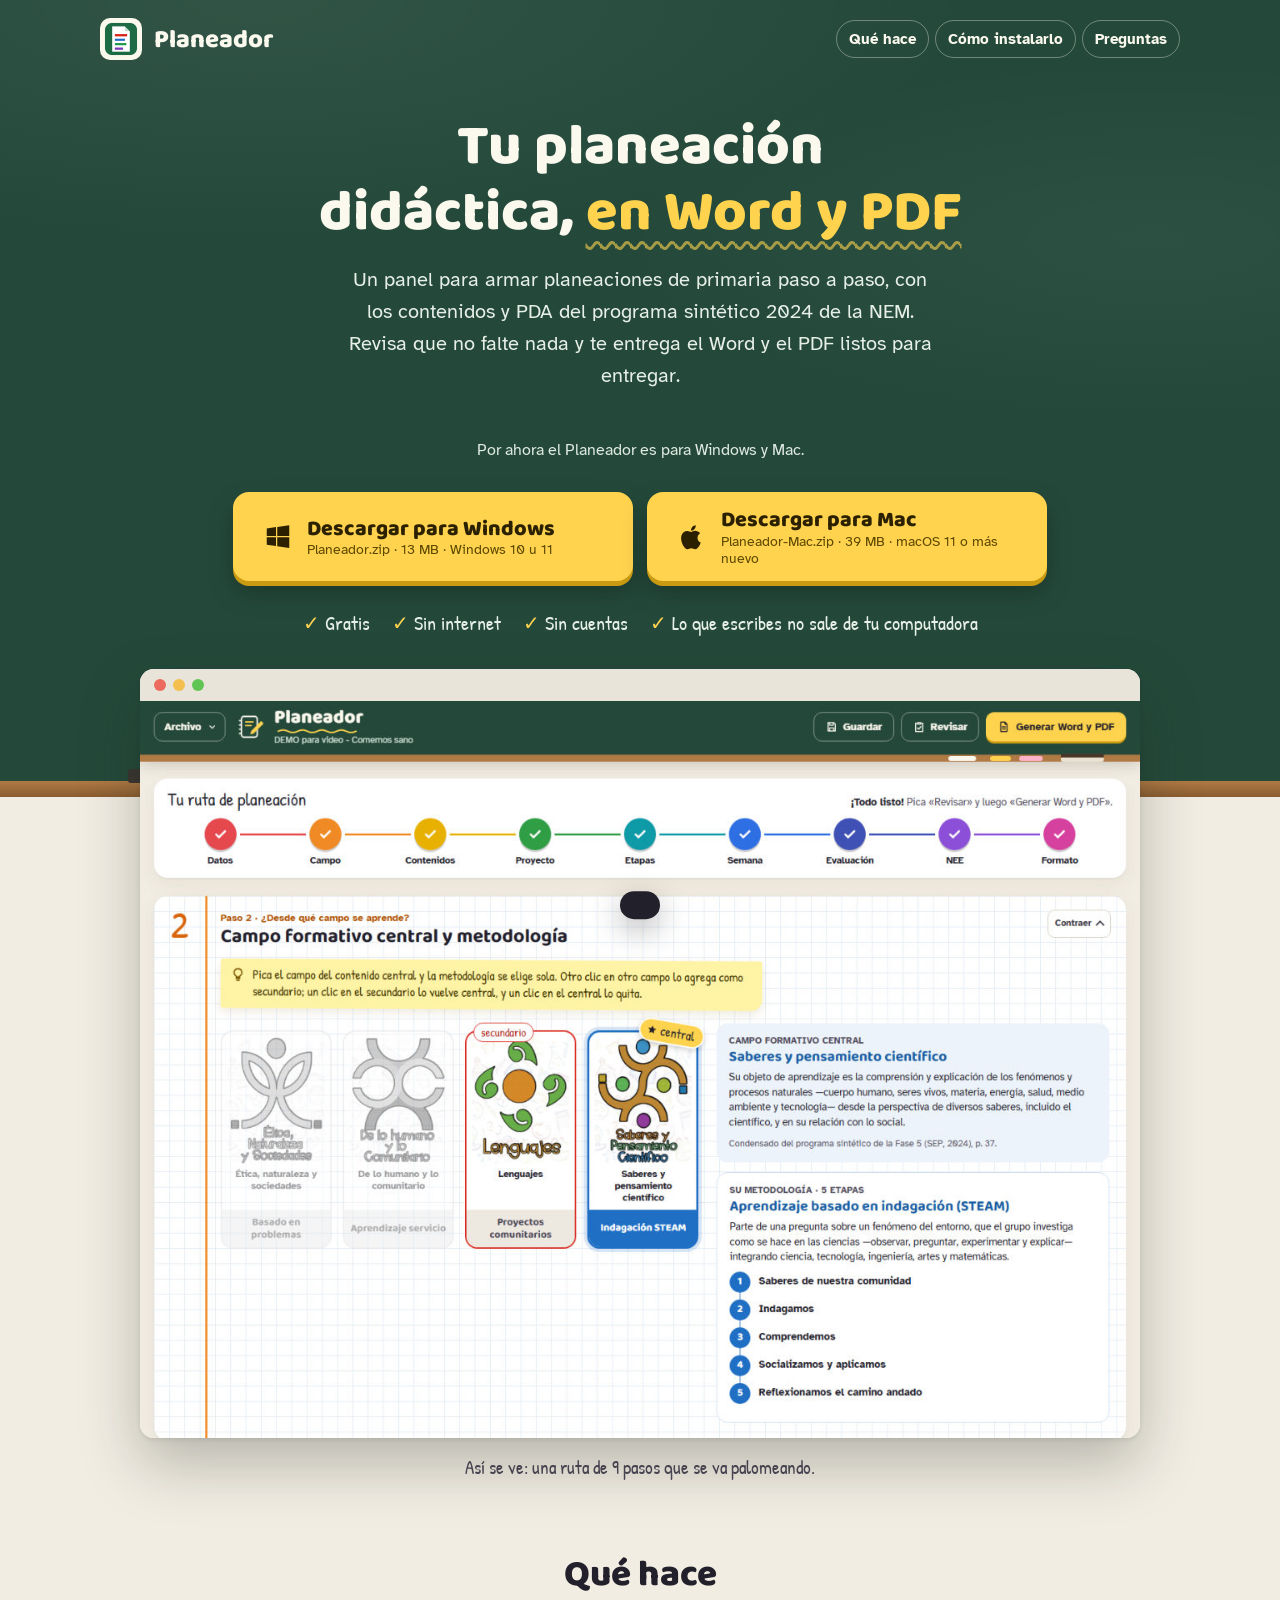
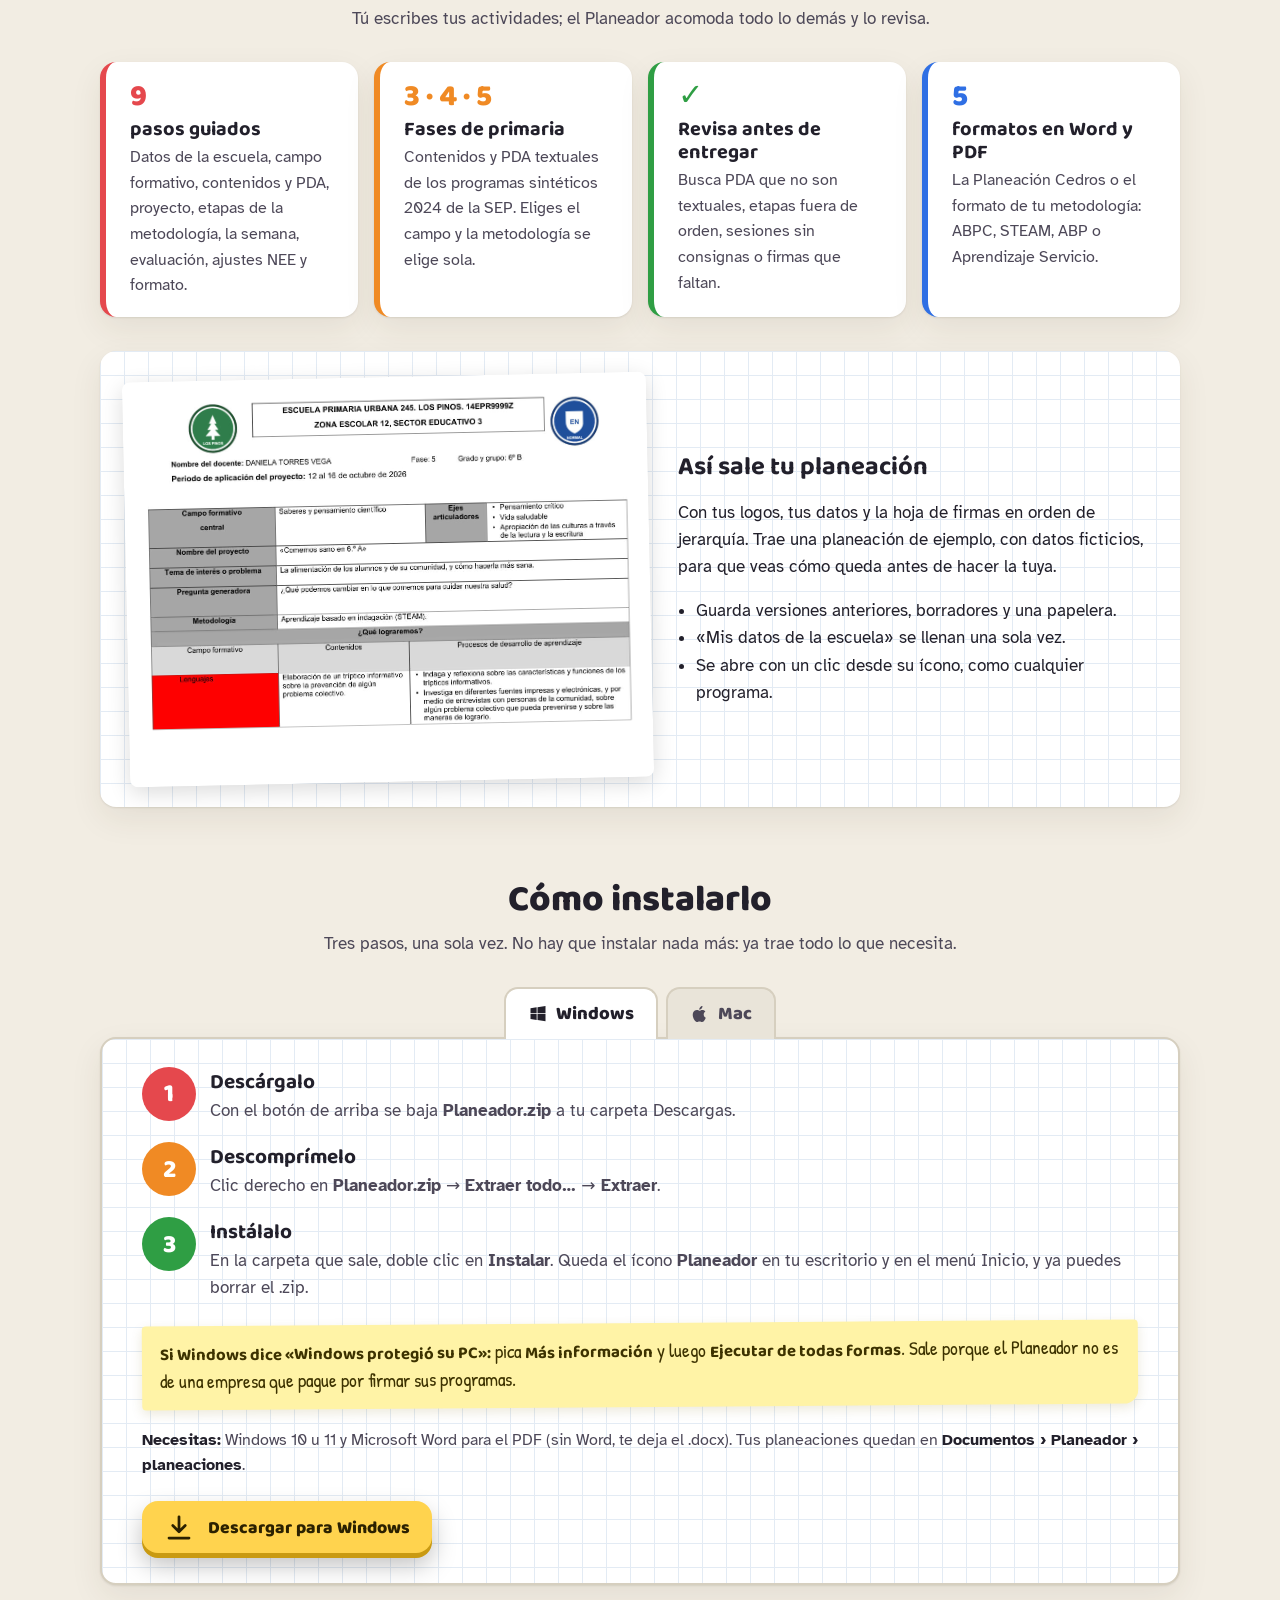
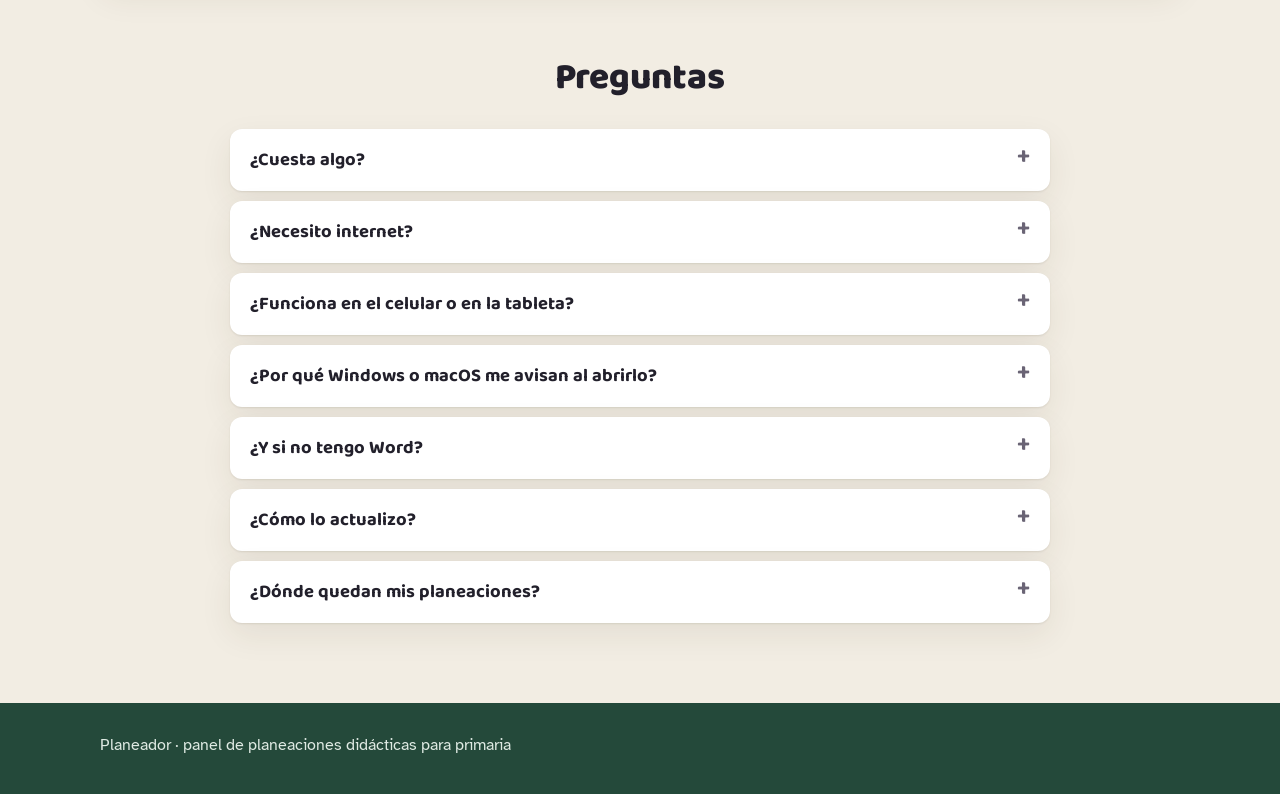
==== commit 88daee25: "Sin los enlaces al código en el pie de página Co-Authored-By: Claude Opus 5.5 <noreply@anthropic.com" ====
--- a/index.html
+++ b/index.html
@@ -350,7 +350,6 @@
 <footer>
   <div class="envoltura">
     <span>Planeador · panel de planeaciones didácticas para primaria</span>
-    <span>Código: <a href="https://github.com/hdga3dtv-beep/planeador">versión Windows</a> · <a href="https://github.com/hdga3dtv-beep/planeador-mac">versión Mac</a></span>
   </div>
 </footer>
 
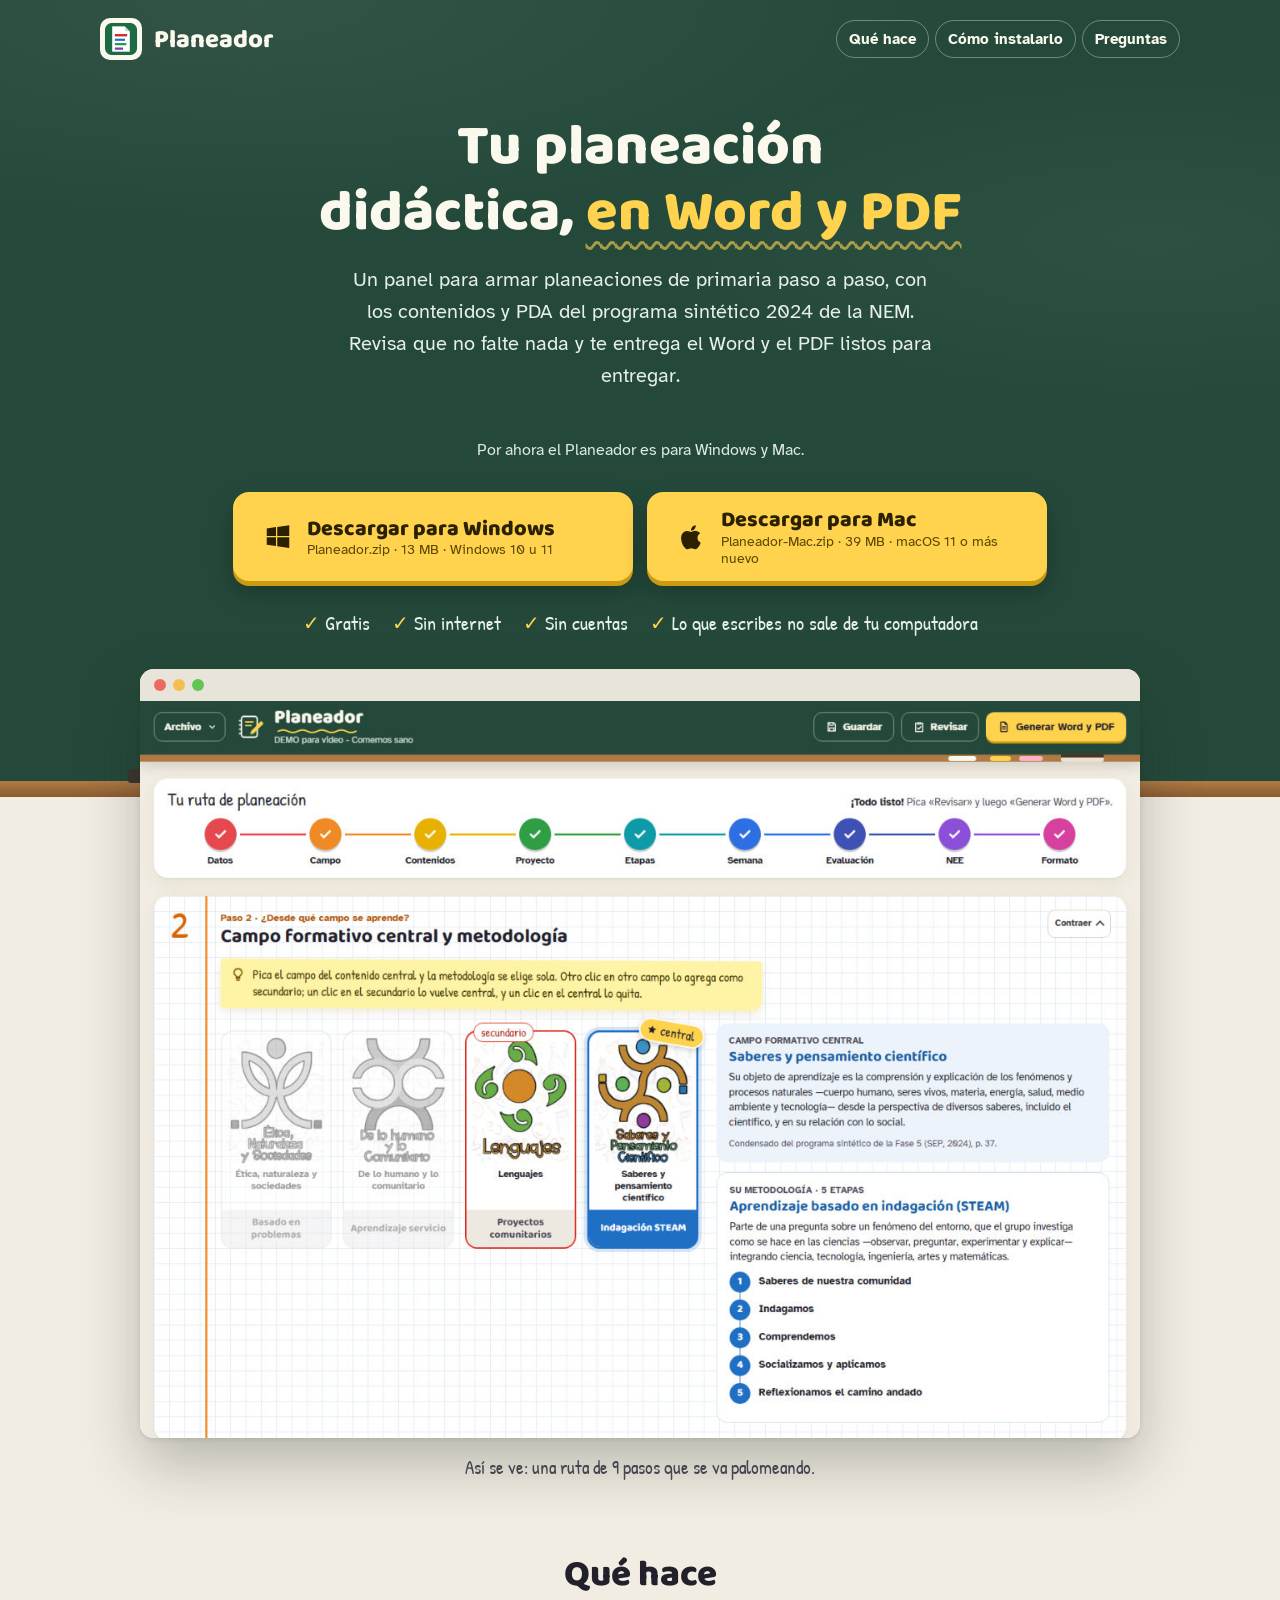
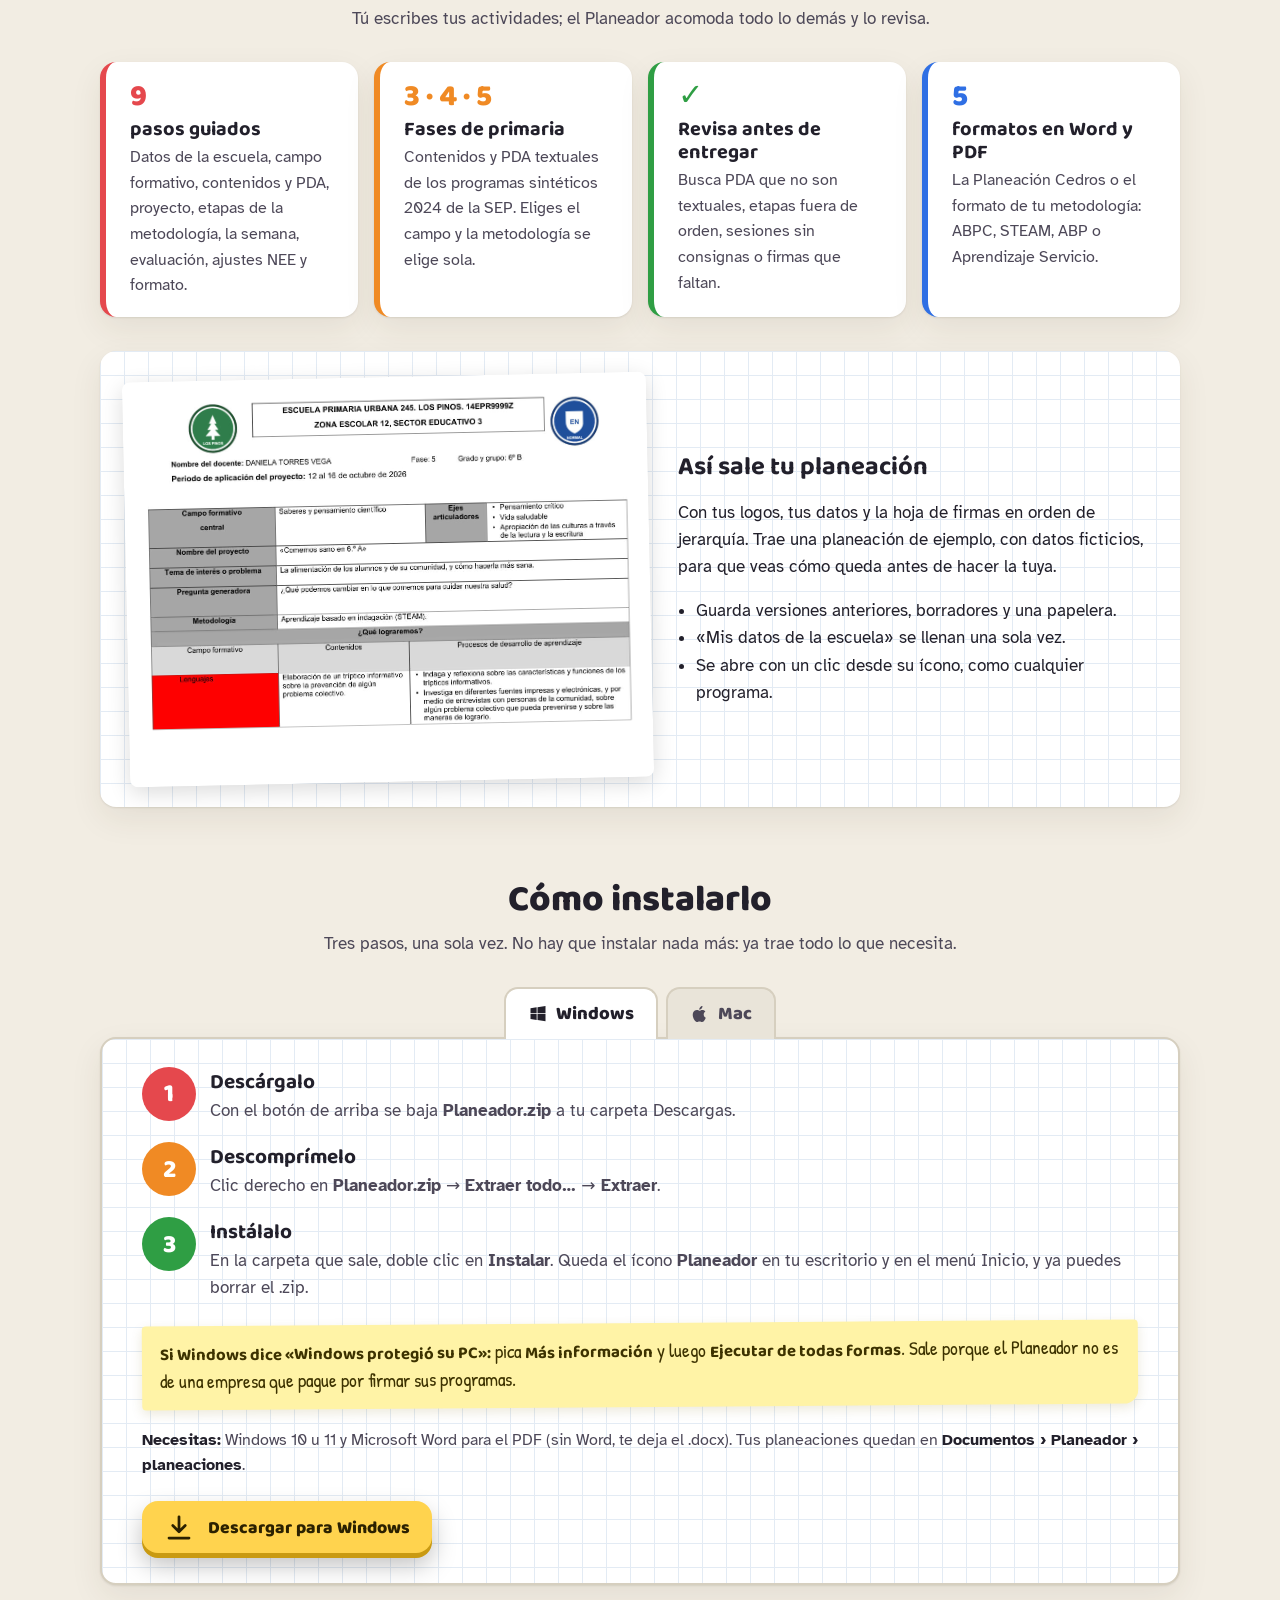
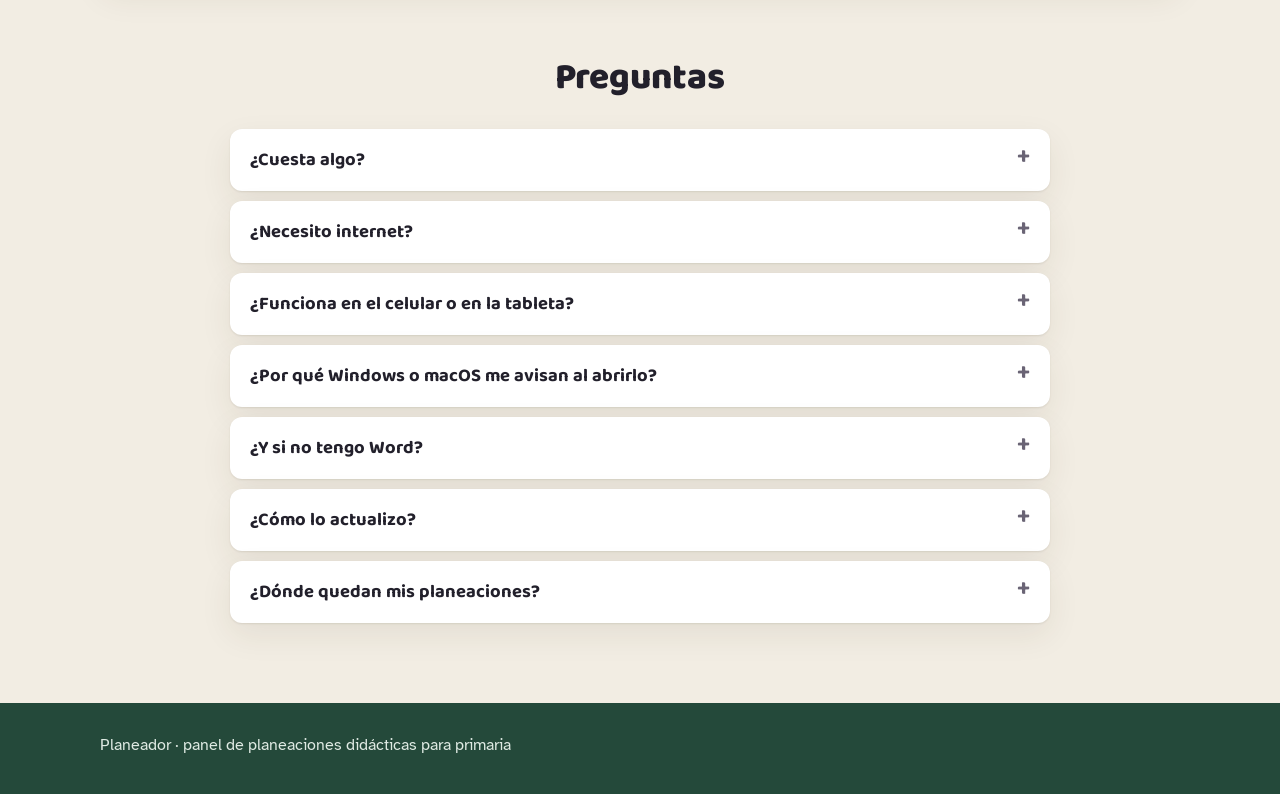
==== commit 8734ec0f: "El aviso de descarga, escondido del todo Vacío y escondido se asomaba abajo al centro como una manch" ====
--- a/index.html
+++ b/index.html
@@ -182,11 +182,12 @@
 footer .envoltura { display: flex; flex-wrap: wrap; gap: 10px 30px; justify-content: space-between; }
 
 .toast {
-  position: fixed; left: 50%; bottom: 20px; transform: translate(-50%, 140%); transition: transform .3s;
+  position: fixed; left: 50%; bottom: 20px; transform: translate(-50%, calc(100% + 40px)); visibility: hidden;
+  transition: transform .3s, visibility .3s;      /* escondido del todo: vacío se asomaba abajo como una manchita */
   background: var(--texto); color: #fff; padding: 14px 20px; border-radius: 14px; max-width: calc(100% - 32px);
   box-shadow: 0 10px 30px rgba(0,0,0,.3); z-index: 10; font-size: 1rem;
 }
-.toast.ver { transform: translate(-50%, 0); }
+.toast.ver { transform: translate(-50%, 0); visibility: visible; }
 .toast a { color: var(--gis); font-weight: 700; }
 
 @media (max-width: 760px) {
